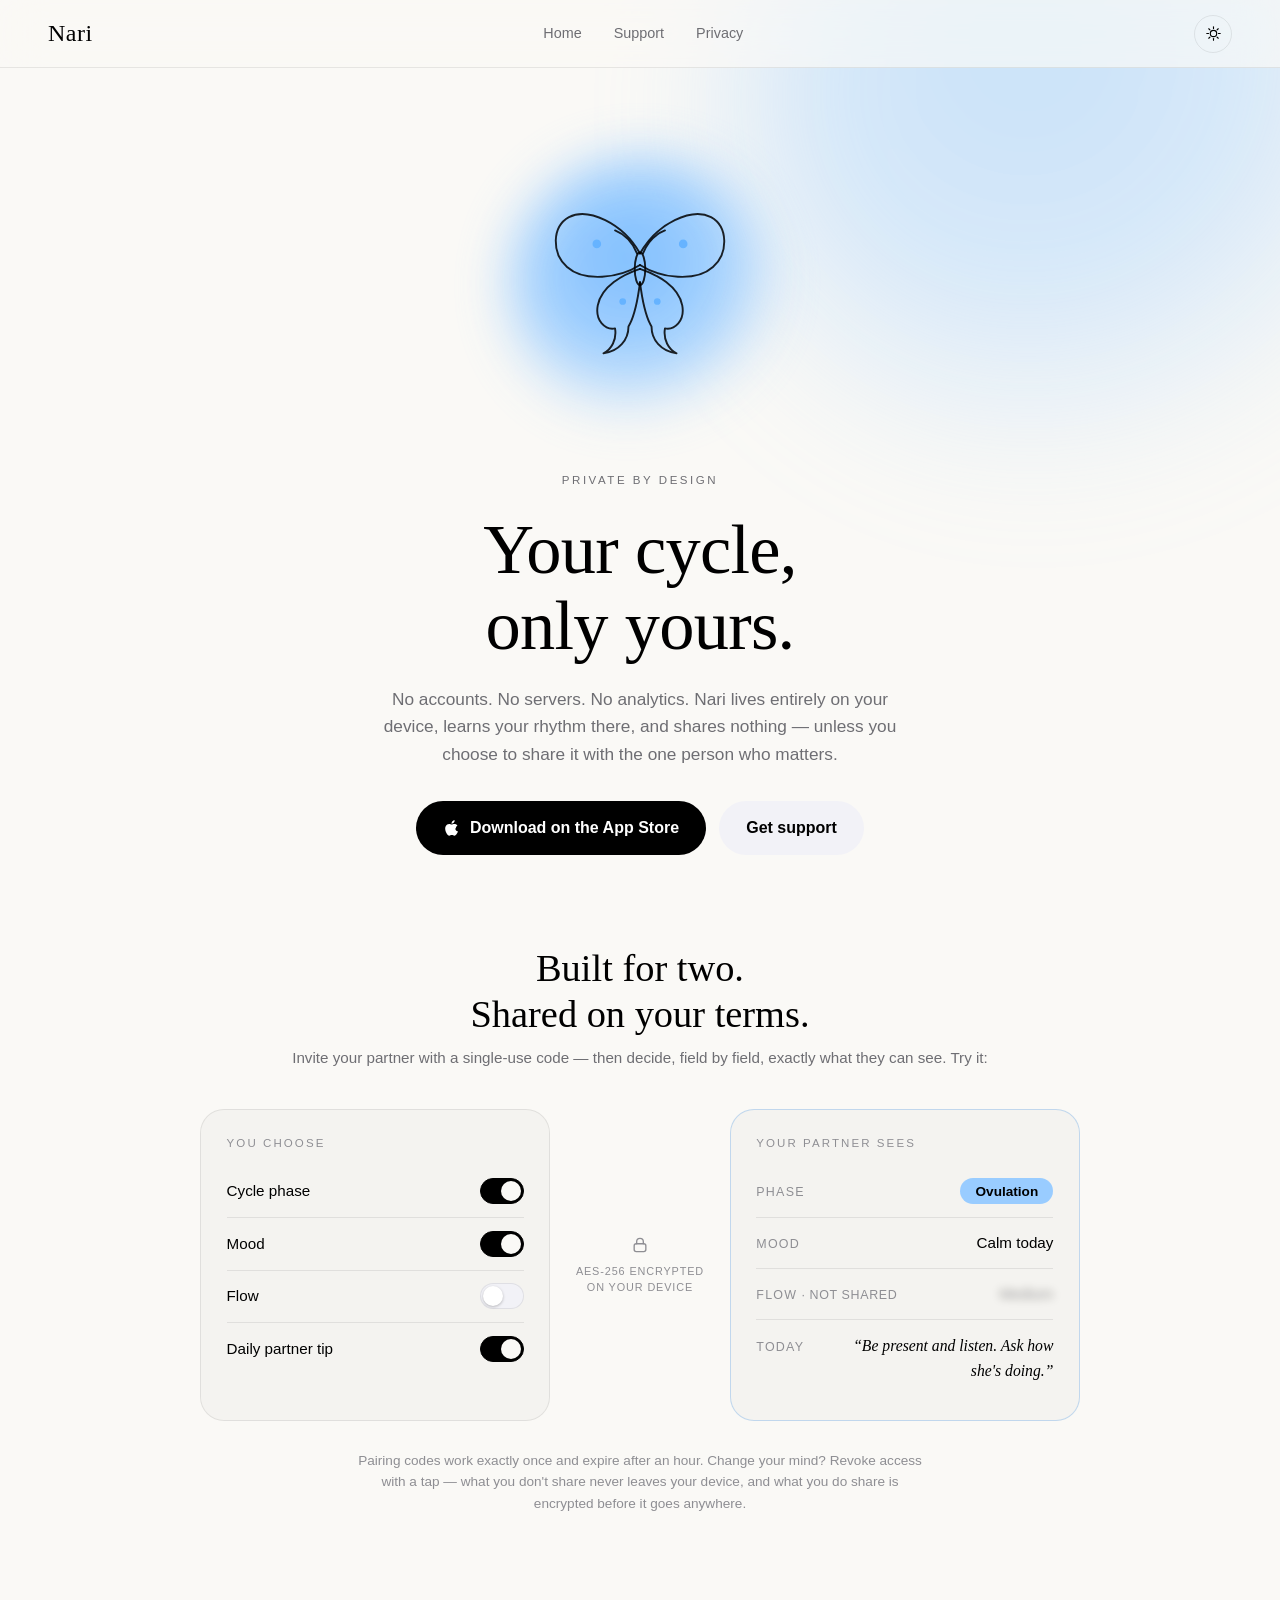
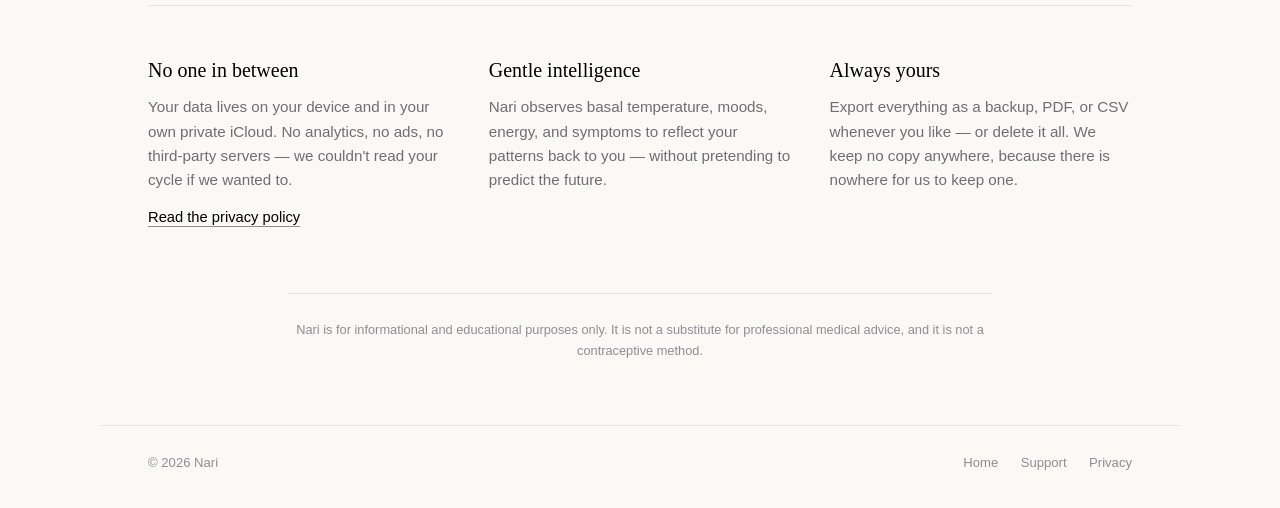
==== index.html @ 4e919ebf "Initialize repo" ====
<!DOCTYPE html>
<html lang="en">
<head>
  <meta charset="UTF-8">
  <meta name="viewport" content="width=device-width, initial-scale=1.0, viewport-fit=cover">
  <title>Nari — Your cycle, only yours.</title>
  <meta name="description" content="Nari is the cycle tracker that can't see your cycle. No accounts, no servers, no analytics — on-device intelligence and encrypted partner sharing, on your terms.">

  <!-- Open Graph -->
  <meta property="og:title" content="Nari — Your cycle, only yours.">
  <meta property="og:description" content="The cycle tracker that can't see your cycle. No accounts, no servers, no analytics — encrypted partner sharing, on your terms.">
  <meta property="og:type" content="website">
  <meta property="og:site_name" content="Nari">
  <meta name="twitter:card" content="summary">
  <meta name="theme-color" content="#FAF9F6" media="(prefers-color-scheme: light)">
  <meta name="theme-color" content="#000000" media="(prefers-color-scheme: dark)">

  <!-- Favicon: luna-moth silhouette on phase-gradient orb (derived from the app's moth motif) -->
  <link rel="icon" href="data:image/svg+xml,%3Csvg xmlns='http://www.w3.org/2000/svg' viewBox='0 0 64 64'%3E%3Cdefs%3E%3CradialGradient id='g' cx='50%25' cy='40%25' r='70%25'%3E%3Cstop offset='0%25' stop-color='%23FFE680'/%3E%3Cstop offset='55%25' stop-color='%23FF99B3'/%3E%3Cstop offset='100%25' stop-color='%2399CCFF'/%3E%3C/radialGradient%3E%3C/defs%3E%3Ccircle cx='32' cy='32' r='30' fill='url(%23g)'/%3E%3Cpath fill='%23111' d='M32 18c-.8 0-1.5 2.2-1.5 5.5 0 0-4-5.5-9.5-5.5-4.5 0-7 3.5-7 7 0 5 4.5 8 8.5 8-2.5 1.5-4 3.5-4 6 0 3.5 3 5.5 5.5 5.5 3.5 0 6.5-3.5 8-7.5 1.5 4 4.5 7.5 8 7.5 2.5 0 5.5-2 5.5-5.5 0-2.5-1.5-4.5-4-6 4 0 8.5-3 8.5-8 0-3.5-2.5-7-7-7-5.5 0-9.5 5.5-9.5 5.5 0-3.3-.7-5.5-1.5-5.5z'/%3E%3C/svg%3E">

  <!-- Set theme before first paint to avoid a flash -->
  <script>
    (function () {
      var stored = null;
      try { stored = localStorage.getItem('nari-theme'); } catch (e) {}
      var theme = stored || (matchMedia('(prefers-color-scheme: dark)').matches ? 'dark' : 'light');
      document.documentElement.setAttribute('data-theme', theme);
      if (stored) document.documentElement.setAttribute('data-theme-manual', '');
    })();
  </script>

  <link rel="stylesheet" href="styles.css">
</head>
<body>

  <a class="skip-link" href="#main">Skip to content</a>

  <header class="site-header">
    <a class="logo" href="#/" aria-label="Nari — home">Nari</a>
    <nav aria-label="Primary">
      <a href="#/" data-route="/">Home</a>
      <a href="#/support" data-route="/support">Support</a>
      <a href="#/privacy" data-route="/privacy">Privacy</a>
    </nav>
    <button class="theme-toggle" id="theme-toggle" aria-label="Toggle dark mode">
      <svg class="icon-sun" viewBox="0 0 24 24" aria-hidden="true"><circle cx="12" cy="12" r="4.5"/><g class="rays"><line x1="12" y1="2.5" x2="12" y2="5"/><line x1="12" y1="19" x2="12" y2="21.5"/><line x1="2.5" y1="12" x2="5" y2="12"/><line x1="19" y1="12" x2="21.5" y2="12"/><line x1="5.3" y1="5.3" x2="7" y2="7"/><line x1="17" y1="17" x2="18.7" y2="18.7"/><line x1="5.3" y1="18.7" x2="7" y2="17"/><line x1="17" y1="7" x2="18.7" y2="5.3"/></g></svg>
      <svg class="icon-moon" viewBox="0 0 24 24" aria-hidden="true"><path d="M20 14.5A8.5 8.5 0 0 1 9.5 4 8.5 8.5 0 1 0 20 14.5z"/></svg>
    </button>
  </header>

  <!-- Ambient background orb, tinted by the selected phase -->
  <div class="ambient" aria-hidden="true">
    <div class="orb"></div>
  </div>

  <main id="main">

    <!-- ============ HOME ============ -->
    <section class="route" id="route-home" data-path="/">
      <div class="hero">
        <div class="hero-visual" aria-hidden="true">
          <div class="hero-orb"></div>
          <svg class="moth" viewBox="0 0 200 170" aria-hidden="true">
            <!-- Luna moth: mirrored wings, four eyespots, twin swallowtails -->
            <g class="moth-lines">
              <!-- upper wings, raised like leaves -->
              <path d="M100 62 C 82 30, 46 14, 26 24 C 8 34, 8 62, 24 76 C 42 92, 78 88, 100 74" />
              <path d="M100 62 C 118 30, 154 14, 174 24 C 192 34, 192 62, 176 76 C 158 92, 122 88, 100 74" />
              <!-- hind wings with long tails -->
              <path d="M100 78 C 82 84, 60 96, 56 116 C 53 132, 64 142, 74 140 C 76 152, 70 162, 62 166 C 78 164, 88 152, 88 138 C 94 128, 98 108, 100 92" />
              <path d="M100 78 C 118 84, 140 96, 144 116 C 147 132, 136 142, 126 140 C 124 152, 130 162, 138 166 C 122 164, 112 152, 112 138 C 106 128, 102 108, 100 92" />
              <!-- body -->
              <ellipse cx="100" cy="78" rx="5.5" ry="17" class="moth-body"/>
              <!-- antennae -->
              <path d="M97 62 C 92 50, 84 42, 74 38" />
              <path d="M103 62 C 108 50, 116 42, 126 38" />
            </g>
            <!-- four eyespots -->
            <g class="moth-spots">
              <circle cx="55" cy="52" r="4.5"/>
              <circle cx="145" cy="52" r="4.5"/>
              <circle cx="82" cy="112" r="3.5"/>
              <circle cx="118" cy="112" r="3.5"/>
            </g>
          </svg>
        </div>

        <p class="eyebrow">Private by design</p>
        <h1>Your cycle,<br>only yours.</h1>
        <p class="lede">No accounts. No servers. No analytics. Nari lives entirely on your device, learns your rhythm there, and shares nothing — unless you choose to share it with the one person who matters.</p>

        <div class="hero-actions">
          <!-- PLACEHOLDER: replace with the real App Store URL before launch -->
          <a class="btn btn-primary" href="https://apps.apple.com/" rel="noopener">
            <svg viewBox="0 0 24 24" aria-hidden="true" class="apple-mark"><path d="M17.05 12.54c-.03-2.63 2.15-3.9 2.25-3.96-1.23-1.79-3.14-2.04-3.81-2.06-1.62-.17-3.16.95-3.98.95-.82 0-2.09-.93-3.44-.9-1.77.03-3.4 1.03-4.31 2.61-1.84 3.19-.47 7.9 1.32 10.49.87 1.27 1.91 2.69 3.28 2.64 1.32-.05 1.81-.85 3.4-.85 1.59 0 2.04.85 3.43.82 1.42-.02 2.32-1.29 3.19-2.56.65-.94 1.15-1.98 1.48-3.05-3.49-1.35-3.35-4.13-3.81-4.13zM14.44 4.83c.72-.87 1.2-2.08 1.07-3.29-1.03.04-2.29.69-3.03 1.56-.67.77-1.25 2-1.09 3.18 1.15.09 2.33-.58 3.05-1.45z"/></svg>
            Download on the App&nbsp;Store
          </a>
          <a class="btn btn-ghost" href="#/support">Get support</a>
        </div>
      </div>

      <!-- Partner mode -->
      <div class="partner">
        <h2 class="section-title">Built for two.<br>Shared on your terms.</h2>
        <p class="section-sub">Invite your partner with a single-use code — then decide, field by field, exactly what they can see. Try it:</p>

        <div class="partner-demo">
          <div class="demo-card" aria-label="Your sharing choices">
            <p class="demo-card-title">You choose</p>
            <div class="share-list">
              <label class="switch-row">
                <span>Cycle phase</span>
                <input type="checkbox" data-share="phase" checked>
                <span class="track" aria-hidden="true"></span>
              </label>
              <label class="switch-row">
                <span>Mood</span>
                <input type="checkbox" data-share="mood" checked>
                <span class="track" aria-hidden="true"></span>
              </label>
              <label class="switch-row">
                <span>Flow</span>
                <input type="checkbox" data-share="flow">
                <span class="track" aria-hidden="true"></span>
              </label>
              <label class="switch-row">
                <span>Daily partner tip</span>
                <input type="checkbox" data-share="tip" checked>
                <span class="track" aria-hidden="true"></span>
              </label>
            </div>
          </div>

          <div class="demo-link" aria-hidden="true">
            <svg class="lock" viewBox="0 0 24 24"><rect x="5" y="10.5" width="14" height="9.5" rx="2.5"/><path d="M8 10.5V8a4 4 0 0 1 8 0v2.5"/></svg>
            <span>AES-256 encrypted<br>on your device</span>
          </div>

          <div class="demo-card demo-partner" aria-label="What your partner sees">
            <p class="demo-card-title">Your partner sees</p>
            <div class="partner-rows">
              <div class="p-row" data-field="phase">
                <span class="p-label">Phase</span>
                <button class="phase-chip" id="phase-chip" aria-label="Cycle phase — tap to preview another phase">Ovulation</button>
              </div>
              <div class="p-row" data-field="mood">
                <span class="p-label">Mood</span>
                <span class="p-value">Calm today</span>
              </div>
              <div class="p-row" data-field="flow">
                <span class="p-label">Flow</span>
                <span class="p-value">Medium</span>
              </div>
              <div class="p-row p-tip" data-field="tip">
                <span class="p-label">Today</span>
                <span class="p-value">“Be present and listen. Ask how she's doing.”</span>
              </div>
            </div>
          </div>
        </div>

        <p class="partner-note">Pairing codes work exactly once and expire after an hour. Change your mind? Revoke access with a tap — what you don't share never leaves your device, and what you do share is encrypted before it goes anywhere.</p>
      </div>

      <!-- Feature strip -->
      <div class="features">
        <div class="feature">
          <h3>No one in between</h3>
          <p>Your data lives on your device and in your own private iCloud. No analytics, no ads, no third-party servers — we couldn't read your cycle if we wanted to.</p>
          <a class="text-link" href="#/privacy">Read the privacy policy</a>
        </div>
        <div class="feature">
          <h3>Gentle intelligence</h3>
          <p>Nari observes basal temperature, moods, energy, and symptoms to reflect your patterns back to you — without pretending to predict the future.</p>
        </div>
        <div class="feature">
          <h3>Always yours</h3>
          <p>Export everything as a backup, PDF, or CSV whenever you like — or delete it all. We keep no copy anywhere, because there is nowhere for us to keep one.</p>
        </div>
      </div>

      <p class="disclaimer">Nari is for informational and educational purposes only. It is not a substitute for professional medical advice, and it is not a contraceptive method.</p>
    </section>

    <!-- ============ PRIVACY ============ -->
    <section class="route" id="route-privacy" data-path="/privacy" hidden>
      <article class="prose">
        <p class="eyebrow">Privacy Policy</p>
        <h1>Your privacy is our priority.</h1>
        <p class="doc-meta">Effective July 19, 2026 · Applies to the Nari iOS app</p>

        <h2>The short version</h2>
        <p>Nari is built so that your health data stays yours. Everything you record is stored on your device and synced only to your own private iCloud. We run no servers of our own, embed no analytics, and never sell or share your data with anyone. If you choose to share with a partner, that data is encrypted with AES-256 before it leaves your device.</p>

        <h2>What Nari stores</h2>
        <p>Nari records only what you choose to log: cycle and period dates, flow, symptoms, moods, energy levels, basal body temperature (BBT), and ovulation indicators. Nari does not collect your location, contacts, photos, or browsing activity, and requests no such permissions.</p>

        <h2>Where your data lives</h2>
        <ul>
          <li><strong>On your device.</strong> Your data is stored locally and protected by iOS data protection, which encrypts it at rest while your device is locked. You can additionally lock Nari behind Face&nbsp;ID or your passcode.</li>
          <li><strong>In your private iCloud.</strong> Your cycle data syncs through Apple CloudKit to your personal, private iCloud database — accessible only with your Apple account. Apple encrypts this data in transit and at rest; we never see it.</li>
        </ul>

        <h2>On-device intelligence</h2>
        <p>All insights, pattern detection, and daily messages are generated entirely on your device. Nothing you log is sent to any external AI service or third-party server — Nari makes no network connections other than Apple iCloud.</p>

        <h2>Partner sharing, encrypted</h2>
        <p>Partner mode is entirely optional and under your control:</p>
        <ul>
          <li>You decide exactly which fields your partner can see — anything you don't share never leaves your device.</li>
          <li>Shared data is encrypted on your device with AES-256-GCM before upload. The encrypted payload is exchanged through Apple CloudKit; the contents are readable only by you and your paired partner.</li>
          <li>Pairing uses a short-lived, single-use invite code that expires after one hour and is deleted the moment it is accepted.</li>
          <li>You can revoke a partner's access at any time.</li>
        </ul>

        <h2>Apple Health</h2>
        <p>If you enable it, Nari can write your menstrual flow data to Apple Health so it appears alongside your other health records. Nari only writes — it never reads data from Apple Health. This connection is optional and controlled in iOS Settings.</p>

        <h2>Exports</h2>
        <p>You can export your data as a backup, PDF, or CSV at any time. Exported files are created on your device and shared only where you send them. Like any file you export, they are not encrypted — treat them as you would any personal document.</p>

        <h2>What we never do</h2>
        <ul>
          <li>No analytics or tracking SDKs.</li>
          <li>No advertising.</li>
          <li>No selling, renting, or sharing of your data — with anyone, ever.</li>
          <li>No accounts, no profiles, no data on our own servers. We don't have servers.</li>
        </ul>

        <h2>Your controls</h2>
        <p>You can delete any entry inside the app at any time. Deleting the app removes your local data; data synced to your iCloud can be managed through your iCloud settings. Because we hold no copy of your data, there is nothing for us to retain once you delete it.</p>

        <h2>Medical disclaimer</h2>
        <p>Nari is for informational and educational purposes only. It is not a substitute for professional medical advice, diagnosis, or treatment, and its pattern observations and fertility estimates are not a contraceptive method and do not prevent pregnancy.</p>

        <h2>Changes &amp; contact</h2>
        <p>If this policy changes, the updated version will be posted here with a new effective date. Questions? Reach us from the <a class="text-link" href="#/support">support page</a>.</p>
      </article>
    </section>

    <!-- ============ SUPPORT ============ -->
    <section class="route" id="route-support" data-path="/support" hidden>
      <div class="prose support-head">
        <p class="eyebrow">Support</p>
        <h1>How can we help?</h1>
      </div>

      <div class="support-grid">
        <!-- FAQ -->
        <div class="faq" aria-label="Frequently asked questions">
          <h2 class="section-title-left">Common questions</h2>

          <div class="faq-item">
            <button class="faq-q" aria-expanded="false">
              How do I connect with my partner?
              <span class="faq-chevron" aria-hidden="true"></span>
            </button>
            <div class="faq-a" hidden>
              <p>In Nari, open <em>Settings → Partner</em> and generate an invite code. Share the six-character code with your partner; they choose “I have a partner code” and enter it on their device. Codes are single-use and expire after one hour — if it lapses, simply generate a new one.</p>
            </div>
          </div>

          <div class="faq-item">
            <button class="faq-q" aria-expanded="false">
              Is my data secure?
              <span class="faq-chevron" aria-hidden="true"></span>
            </button>
            <div class="faq-a" hidden>
              <p>Yes. Your data is stored on your device and in your own private iCloud, protected by Apple's encryption, and you can lock the app with Face&nbsp;ID. Anything you share with a partner is encrypted with AES-256 before it leaves your device. Nari has no servers, no analytics, and no ads.</p>
            </div>
          </div>

          <div class="faq-item">
            <button class="faq-q" aria-expanded="false">
              What does my partner actually see?
              <span class="faq-chevron" aria-hidden="true"></span>
            </button>
            <div class="faq-a" hidden>
              <p>Only what you allow. You choose field by field — cycle dates, phase, mood, flow — and anything you don't grant never leaves your device. You can change permissions or revoke access entirely at any time.</p>
            </div>
          </div>

          <div class="faq-item">
            <button class="faq-q" aria-expanded="false">
              Does Nari predict my period?
              <span class="faq-chevron" aria-hidden="true"></span>
            </button>
            <div class="faq-a" hidden>
              <p>Nari shows patterns, not predictions. It reflects what your body has been doing — cycle history, basal temperature shifts, moods, energy — so you can understand your own rhythm. It is not medical advice and not a contraceptive method.</p>
            </div>
          </div>

          <div class="faq-item">
            <button class="faq-q" aria-expanded="false">
              Does Nari work with Apple Health?
              <span class="faq-chevron" aria-hidden="true"></span>
            </button>
            <div class="faq-a" hidden>
              <p>If you enable it, Nari writes your menstrual flow to Apple Health so it lives alongside your other records. Nari never reads anything from Apple Health.</p>
            </div>
          </div>

          <div class="faq-item">
            <button class="faq-q" aria-expanded="false">
              How do I delete my data?
              <span class="faq-chevron" aria-hidden="true"></span>
            </button>
            <div class="faq-a" hidden>
              <p>You can delete individual entries inside the app at any time. Deleting the app removes all local data, and your iCloud copy can be managed from your device's iCloud settings. Nari keeps no copy anywhere else.</p>
            </div>
          </div>
        </div>

        <!-- Contact form -->
        <div class="contact">
          <h2 class="section-title-left">Write to us</h2>
          <form id="contact-form" novalidate>
            <label>
              <span>Name</span>
              <input type="text" name="name" autocomplete="name" required>
            </label>
            <label>
              <span>Email</span>
              <input type="email" name="email" autocomplete="email" required>
            </label>
            <label>
              <span>Message</span>
              <textarea name="message" rows="5" required></textarea>
            </label>
            <button type="submit" class="btn btn-primary btn-block">
              <span class="btn-label">Send message</span>
            </button>
            <p class="form-error" id="form-error" hidden>Please fill in all three fields — we'd love to hear the whole thought.</p>
          </form>
          <div class="form-success" id="form-success" hidden>
            <div class="success-orb" aria-hidden="true"></div>
            <h3>Thank you.</h3>
            <p>Your message is on its way. We usually reply within two days.</p>
            <button class="btn btn-ghost" id="form-reset">Send another</button>
          </div>
        </div>
      </div>
    </section>
  </main>

  <footer class="site-footer">
    <span>© 2026 Nari</span>
    <nav aria-label="Footer">
      <a href="#/">Home</a>
      <a href="#/support">Support</a>
      <a href="#/privacy">Privacy</a>
    </nav>
  </footer>

  <script src="script.js"></script>
</body>
</html>
---- styles.css ----
/* ============================================================
   Nari — landing & support portal
   Tokens extracted from the iOS app:
   · backgrounds/text: OnboardingTheme.swift (#FAF9F6 / #000000 / #8E8E93)
   · phase pastels:    Phase+UI.swift  (#FF99B3 #FFE680 #99CCFF #99E699)
   · deep variants:    PhaseBlobView.swift (#FF8099 #F2CC33 #66B3FF #66CC80)
   · type system:      New York serif light headlines, SF Pro body
   ============================================================ */

:root {
  --bg: #FAF9F6;
  --bg-soft: #F2F2F7;
  --text: #000000;
  /* app token is #8E8E93; darkened to #6E6E73 for WCAG AA body contrast */
  --text-secondary: #6E6E73;
  --text-tertiary: #8E8E93;
  --hairline: rgba(0, 0, 0, 0.08);
  --surface: rgba(250, 249, 246, 0.72);
  --card: rgba(0, 0, 0, 0.025);
  --pill-inactive: #F2F2F7;
  --highlight: #EBEBEB;
  --btn-bg: #000000;
  --btn-fg: #ffffff;
  --focus-ring: rgba(0, 0, 0, 0.55);

  --menstrual: #FF99B3;  --menstrual-deep: #FF8099;
  --follicular: #FFE680; --follicular-deep: #F2CC33;
  --ovulation: #99CCFF;  --ovulation-deep: #66B3FF;
  --luteal: #99E699;     --luteal-deep: #66CC80;

  /* current phase (JS swaps these) */
  --phase: var(--ovulation);
  --phase-deep: var(--ovulation-deep);
  --ambient-opacity: 0.35;

  --font-serif: ui-serif, "New York", "Iowan Old Style", "Playfair Display", Georgia, serif;
  --font-sans: -apple-system, BlinkMacSystemFont, "SF Pro Text", "Inter", "Segoe UI", Roboto, sans-serif;

  --ease: cubic-bezier(0.4, 0, 0.2, 1);
}

:root[data-theme="dark"] {
  --bg: #000000;
  --bg-soft: #0A0A0A;
  --text: #ffffff;
  --text-secondary: #A1A1A6;
  --text-tertiary: #8E8E93;
  --hairline: rgba(255, 255, 255, 0.12);
  --surface: rgba(0, 0, 0, 0.6);
  --card: rgba(255, 255, 255, 0.045);
  --pill-inactive: #151515;
  --highlight: #262626;
  --btn-bg: #ffffff;
  --btn-fg: #000000;
  --focus-ring: rgba(255, 255, 255, 0.7);
  --ambient-opacity: 0.22;
}

/* ---------- base ---------- */

*, *::before, *::after { box-sizing: border-box; margin: 0; padding: 0; }

html { scroll-behavior: smooth; }

body {
  font-family: var(--font-sans);
  background: var(--bg);
  color: var(--text);
  line-height: 1.6;
  -webkit-font-smoothing: antialiased;
  min-height: 100svh;
  display: flex;
  flex-direction: column;
  transition: background-color 0.5s var(--ease), color 0.5s var(--ease);
  overflow-x: hidden;
}

::selection { background: var(--phase); color: #000; }

a { color: inherit; }

:focus-visible {
  outline: 2px solid var(--focus-ring);
  outline-offset: 3px;
  border-radius: 4px;
}

.skip-link {
  position: absolute;
  left: -9999px;
  top: 0;
  background: var(--btn-bg);
  color: var(--btn-fg);
  padding: 0.6rem 1.2rem;
  border-radius: 0 0 12px 0;
  z-index: 100;
}
.skip-link:focus { left: 0; }

/* ---------- header ---------- */

.site-header {
  position: sticky;
  top: 0;
  z-index: 50;
  display: flex;
  align-items: center;
  justify-content: space-between;
  gap: 1rem;
  padding: 0.9rem clamp(1.25rem, 5vw, 3rem);
  background: var(--surface);
  -webkit-backdrop-filter: blur(20px) saturate(1.4);
  backdrop-filter: blur(20px) saturate(1.4);
  border-bottom: 1px solid var(--hairline);
  transition: background-color 0.5s var(--ease), border-color 0.5s var(--ease);
}

.logo {
  font-family: var(--font-serif);
  font-weight: 300;
  font-size: 1.5rem;
  letter-spacing: 0.02em;
  text-decoration: none;
}

.site-header nav {
  display: flex;
  gap: clamp(1rem, 3vw, 2rem);
}

.site-header nav a {
  text-decoration: none;
  font-size: 0.9rem;
  color: var(--text-secondary);
  padding: 0.35rem 0;
  border-bottom: 1px solid transparent;
  transition: color 0.3s var(--ease), border-color 0.3s var(--ease);
}

.site-header nav a:hover { color: var(--text); }

.site-header nav a[aria-current="page"] {
  color: var(--text);
  border-bottom-color: var(--text);
}

.theme-toggle {
  appearance: none;
  border: 1px solid var(--hairline);
  background: transparent;
  color: var(--text);
  width: 38px;
  height: 38px;
  border-radius: 50%;
  cursor: pointer;
  display: grid;
  place-items: center;
  transition: background-color 0.3s var(--ease), border-color 0.3s var(--ease);
}
.theme-toggle:hover { background: var(--highlight); }
.theme-toggle svg {
  width: 17px;
  height: 17px;
  fill: none;
  stroke: currentColor;
  stroke-width: 1.6;
  stroke-linecap: round;
}
.icon-moon { display: none; }
:root[data-theme="dark"] .icon-sun { display: none; }
:root[data-theme="dark"] .icon-moon { display: block; }

/* ---------- ambient orb ---------- */

.ambient {
  position: fixed;
  inset: 0;
  z-index: -1;
  overflow: hidden;
  pointer-events: none;
}

.orb {
  position: absolute;
  top: -18vmax;
  right: -12vmax;
  width: 55vmax;
  height: 55vmax;
  border-radius: 50%;
  background: radial-gradient(circle at 42% 40%,
    var(--phase-deep) 0%,
    var(--phase) 42%,
    transparent 72%);
  filter: blur(70px);
  opacity: var(--ambient-opacity);
  transition: background 1s var(--ease), opacity 0.8s var(--ease);
  animation: drift 22s ease-in-out infinite alternate;
}

@keyframes drift {
  from { transform: translate(0, 0) scale(1); }
  to   { transform: translate(-6vmax, 5vmax) scale(1.12); }
}

/* ---------- layout & routing ---------- */

main {
  flex: 1;
  width: 100%;
  max-width: 1080px;
  margin: 0 auto;
  padding: 0 clamp(1.25rem, 5vw, 3rem);
}

.route {
  padding: clamp(3rem, 8vh, 6rem) 0 4rem;
  animation: route-in 0.5s var(--ease) both;
}

.route.route-leaving {
  animation: route-out 0.22s var(--ease) both;
}

@keyframes route-in {
  from { opacity: 0; transform: translateY(14px); }
  to   { opacity: 1; transform: none; }
}
@keyframes route-out {
  from { opacity: 1; }
  to   { opacity: 0; transform: translateY(-8px); }
}

/* ---------- hero ---------- */

.hero {
  text-align: center;
  display: flex;
  flex-direction: column;
  align-items: center;
  gap: 1.4rem;
}

.hero-visual {
  position: relative;
  width: clamp(200px, 40vw, 300px);
  aspect-ratio: 1;
  margin-bottom: 0.5rem;
}

.hero-orb {
  position: absolute;
  inset: 6%;
  border-radius: 50%;
  background: radial-gradient(circle at 45% 38%,
    var(--phase-deep) 0%,
    var(--phase) 48%,
    transparent 74%);
  filter: blur(26px);
  opacity: 0.85;
  transition: background 0.9s var(--ease);
  animation: breathe 5.5s ease-in-out infinite;
}

@keyframes breathe {
  0%, 100% { transform: scale(1); }
  50%      { transform: scale(1.07); }
}

.moth {
  position: absolute;
  inset: 18%;
  animation: hover-float 7s ease-in-out infinite;
}

@keyframes hover-float {
  0%, 100% { transform: translateY(0); }
  50%      { transform: translateY(-8px); }
}

.moth-lines path, .moth-lines ellipse {
  fill: none;
  stroke: var(--text);
  stroke-width: 2;
  stroke-linecap: round;
  stroke-linejoin: round;
  opacity: 0.85;
  transition: stroke 0.5s var(--ease);
}
.moth-body { fill: var(--text); opacity: 0.85; }
.moth-spots circle {
  fill: var(--phase-deep);
  transition: fill 0.9s var(--ease);
}

.eyebrow {
  font-size: 0.72rem;
  text-transform: uppercase;
  letter-spacing: 0.22em;
  color: var(--text-secondary);
  font-weight: 500;
}

h1 {
  font-family: var(--font-serif);
  font-weight: 300;
  font-size: clamp(2.6rem, 7vw, 4.4rem);
  line-height: 1.08;
  letter-spacing: -0.01em;
}

.lede {
  max-width: 34rem;
  color: var(--text-secondary);
  font-size: 1.08rem;
}

.hero-actions {
  display: flex;
  flex-wrap: wrap;
  justify-content: center;
  gap: 0.8rem;
  margin-top: 0.6rem;
}

/* ---------- buttons ---------- */

.btn {
  display: inline-flex;
  align-items: center;
  justify-content: center;
  gap: 0.55rem;
  height: 54px;                /* app: largeButtonHeight */
  padding: 0 1.7rem;
  border-radius: 27px;         /* app: buttonCornerRadius */
  font-family: var(--font-sans);
  font-size: 1rem;
  font-weight: 600;
  text-decoration: none;
  border: none;
  cursor: pointer;
  transition: transform 0.3s var(--ease), opacity 0.3s var(--ease),
              background-color 0.5s var(--ease), color 0.5s var(--ease);
}

.btn:hover { transform: translateY(-1px); }
.btn:active { transform: translateY(0) scale(0.98); }

.btn-primary { background: var(--btn-bg); color: var(--btn-fg); }
.btn-primary[disabled] { opacity: 0.5; cursor: default; transform: none; }

.btn-ghost {
  background: var(--pill-inactive);
  color: var(--text);
}
.btn-ghost:hover { background: var(--highlight); }

.btn-block { width: 100%; }

.apple-mark { width: 18px; height: 18px; fill: currentColor; }

.text-link {
  color: var(--text);
  font-size: 0.92rem;
  text-decoration: underline;
  text-underline-offset: 4px;
  text-decoration-color: var(--text-tertiary);
  transition: text-decoration-color 0.3s var(--ease);
}
.text-link:hover { text-decoration-color: var(--text); }

/* ---------- partner mode ---------- */

.partner {
  margin-top: clamp(4rem, 10vh, 7rem);
  text-align: center;
}

.section-title {
  font-family: var(--font-serif);
  font-weight: 300;
  font-size: clamp(1.7rem, 4vw, 2.4rem);
  line-height: 1.2;
}

.section-sub {
  color: var(--text-secondary);
  margin-top: 0.6rem;
  margin-bottom: 2.4rem;
  font-size: 0.95rem;
}

.partner-demo {
  display: grid;
  grid-template-columns: 1fr auto 1fr;
  gap: 1.2rem;
  align-items: stretch;
  text-align: left;
  max-width: 880px;
  margin: 0 auto;
}

.demo-card {
  background: var(--card);
  border: 1px solid var(--hairline);
  border-radius: 24px;
  padding: 1.5rem 1.6rem;
  display: flex;
  flex-direction: column;
  gap: 0.8rem;
  transition: border-color 0.4s var(--ease), background-color 0.5s var(--ease);
}

.demo-partner { border-color: color-mix(in srgb, var(--phase) 45%, var(--hairline)); }

.demo-card-title {
  font-size: 0.72rem;
  text-transform: uppercase;
  letter-spacing: 0.18em;
  color: var(--text-tertiary);
}

/* toggles */

.share-list { display: flex; flex-direction: column; }

.switch-row {
  display: flex;
  align-items: center;
  justify-content: space-between;
  gap: 1rem;
  padding: 0.8rem 0;
  border-bottom: 1px solid var(--hairline);
  font-size: 0.95rem;
  cursor: pointer;
}
.switch-row:last-child { border-bottom: none; }

.switch-row input {
  position: absolute;
  opacity: 0;
  pointer-events: none;
}

.track {
  flex: 0 0 auto;
  width: 44px;
  height: 26px;
  border-radius: 13px;
  background: var(--pill-inactive);
  border: 1px solid var(--hairline);
  position: relative;
  transition: background-color 0.3s var(--ease), border-color 0.3s var(--ease);
}

.track::after {
  content: "";
  position: absolute;
  top: 2px;
  left: 2px;
  width: 20px;
  height: 20px;
  border-radius: 50%;
  background: #fff;
  box-shadow: 0 1px 3px rgba(0, 0, 0, 0.25);
  transition: transform 0.3s var(--ease), background-color 0.3s var(--ease);
}

.switch-row input:checked + .track { background: var(--text); border-color: var(--text); }
.switch-row input:checked + .track::after { transform: translateX(18px); background: var(--bg); }
.switch-row input:focus-visible + .track { outline: 2px solid var(--focus-ring); outline-offset: 2px; }

/* lock divider */

.demo-link {
  display: flex;
  flex-direction: column;
  align-items: center;
  justify-content: center;
  gap: 0.5rem;
  color: var(--text-tertiary);
  font-size: 0.68rem;
  line-height: 1.5;
  text-align: center;
  letter-spacing: 0.08em;
  text-transform: uppercase;
  padding: 0 0.4rem;
}

.demo-link .lock {
  width: 20px;
  height: 20px;
  fill: none;
  stroke: currentColor;
  stroke-width: 1.6;
  stroke-linecap: round;
  stroke-linejoin: round;
}

/* partner card rows */

.partner-rows { display: flex; flex-direction: column; }

.p-row {
  display: flex;
  align-items: baseline;
  justify-content: space-between;
  gap: 1rem;
  padding: 0.8rem 0;
  border-bottom: 1px solid var(--hairline);
  font-size: 0.95rem;
}
.p-row:last-child { border-bottom: none; }

.p-label {
  flex: 0 0 auto;
  color: var(--text-tertiary);
  font-size: 0.78rem;
  text-transform: uppercase;
  letter-spacing: 0.1em;
}

.p-value {
  text-align: right;
  color: var(--text);
  transition: filter 0.4s var(--ease), opacity 0.4s var(--ease);
}

.p-tip .p-value {
  font-family: var(--font-serif);
  font-style: italic;
  font-size: 0.98rem;
}

.p-row.is-hidden .p-value,
.p-row.is-hidden .phase-chip {
  filter: blur(5px);
  opacity: 0.4;
  user-select: none;
  pointer-events: none;
}
.p-row.is-hidden .p-label::after { content: " · not shared"; letter-spacing: 0.05em; }

.phase-chip {
  appearance: none;
  border: none;
  font-family: var(--font-sans);
  font-size: 0.85rem;
  font-weight: 600;
  padding: 0.35rem 0.95rem;
  border-radius: 999px;
  cursor: pointer;
  color: #000;
  background: var(--phase);
  transition: background-color 0.6s var(--ease), transform 0.3s var(--ease),
              filter 0.4s var(--ease), opacity 0.4s var(--ease);
}
.phase-chip:hover { transform: scale(1.05); }

.partner-note {
  margin-top: 1.8rem;
  font-size: 0.85rem;
  color: var(--text-tertiary);
  max-width: 36rem;
  margin-left: auto;
  margin-right: auto;
}

/* ---------- features ---------- */

.features {
  margin-top: clamp(4rem, 10vh, 7rem);
  display: grid;
  grid-template-columns: repeat(3, 1fr);
  gap: 2.4rem;
  border-top: 1px solid var(--hairline);
  padding-top: 3rem;
}

.feature h3 {
  font-family: var(--font-serif);
  font-weight: 400;
  font-size: 1.25rem;
  margin-bottom: 0.6rem;
}

.feature p {
  font-size: 0.95rem;
  color: var(--text-secondary);
  margin-bottom: 0.7rem;
}

.disclaimer {
  margin-top: 4rem;
  padding-top: 1.6rem;
  border-top: 1px solid var(--hairline);
  font-size: 0.8rem;
  color: var(--text-tertiary);
  text-align: center;
  max-width: 44rem;
  margin-left: auto;
  margin-right: auto;
}

/* ---------- prose (privacy) ---------- */

.prose {
  max-width: 42rem;
  margin: 0 auto;
}

.prose h1 {
  font-size: clamp(2.1rem, 5vw, 3.1rem);
  margin: 0.6rem 0 0.4rem;
}

.doc-meta {
  color: var(--text-tertiary);
  font-size: 0.85rem;
  margin-bottom: 2.6rem;
}

.prose h2 {
  font-family: var(--font-serif);
  font-weight: 400;
  font-size: 1.45rem;
  margin: 2.4rem 0 0.7rem;
}

.prose p, .prose li {
  color: var(--text-secondary);
  font-size: 0.98rem;
}

.prose ul {
  padding-left: 1.2rem;
  display: flex;
  flex-direction: column;
  gap: 0.45rem;
}

.prose strong { color: var(--text); font-weight: 600; }

/* ---------- support ---------- */

.support-head { text-align: center; margin-bottom: 3rem; }

.support-grid {
  display: grid;
  grid-template-columns: 1.15fr 0.85fr;
  gap: clamp(2rem, 5vw, 4rem);
  align-items: start;
}

.section-title-left {
  font-family: var(--font-serif);
  font-weight: 400;
  font-size: 1.5rem;
  margin-bottom: 1.4rem;
}

/* FAQ accordion */

.faq-item { border-bottom: 1px solid var(--hairline); }
.faq-item:first-of-type { border-top: 1px solid var(--hairline); }

.faq-q {
  appearance: none;
  background: none;
  border: none;
  font-family: inherit;
  font-size: 1rem;
  font-weight: 500;
  color: var(--text);
  width: 100%;
  text-align: left;
  padding: 1.1rem 0.2rem;
  cursor: pointer;
  display: flex;
  align-items: center;
  justify-content: space-between;
  gap: 1rem;
}

.faq-chevron {
  flex: 0 0 auto;
  width: 9px;
  height: 9px;
  border-right: 1.6px solid var(--text-tertiary);
  border-bottom: 1.6px solid var(--text-tertiary);
  transform: rotate(45deg);
  transition: transform 0.35s var(--ease);
}

.faq-q[aria-expanded="true"] .faq-chevron { transform: rotate(225deg); }

.faq-a {
  overflow: hidden;
  max-height: 0;
  transition: max-height 0.45s var(--ease);
}

.faq-a p {
  color: var(--text-secondary);
  font-size: 0.93rem;
  padding: 0 0.2rem 1.2rem;
}

/* contact form */

.contact {
  background: var(--card);
  border: 1px solid var(--hairline);
  border-radius: 24px;
  padding: clamp(1.4rem, 3vw, 2rem);
}

#contact-form {
  display: flex;
  flex-direction: column;
  gap: 1.1rem;
}

#contact-form label {
  display: flex;
  flex-direction: column;
  gap: 0.4rem;
  font-size: 0.8rem;
  text-transform: uppercase;
  letter-spacing: 0.12em;
  color: var(--text-secondary);
}

#contact-form input,
#contact-form textarea {
  font-family: var(--font-sans);
  font-size: 1rem;
  color: var(--text);
  background: var(--bg);
  border: 1px solid var(--hairline);
  border-radius: 14px;
  padding: 0.8rem 1rem;
  resize: vertical;
  transition: border-color 0.3s var(--ease), background-color 0.5s var(--ease);
}

#contact-form input:focus,
#contact-form textarea:focus {
  outline: none;
  border-color: var(--text);
}

.form-error {
  font-size: 0.85rem;
  color: var(--text-secondary);
}

.form-success {
  text-align: center;
  padding: 2.5rem 0.5rem;
  display: flex;
  flex-direction: column;
  align-items: center;
  gap: 0.7rem;
  animation: route-in 0.6s var(--ease) both;
}

.success-orb {
  width: 64px;
  height: 64px;
  border-radius: 50%;
  background: radial-gradient(circle at 40% 35%, var(--phase-deep), var(--phase) 55%, transparent 80%);
  filter: blur(8px);
  animation: breathe 4s ease-in-out infinite;
}

.form-success h3 {
  font-family: var(--font-serif);
  font-weight: 400;
  font-size: 1.5rem;
}

.form-success p {
  color: var(--text-secondary);
  font-size: 0.95rem;
  max-width: 20rem;
}

.form-success .btn { margin-top: 0.6rem; height: 44px; padding: 0 1.3rem; font-size: 0.9rem; }

/* ---------- footer ---------- */

.site-footer {
  display: flex;
  align-items: center;
  justify-content: space-between;
  gap: 1rem;
  max-width: 1080px;
  width: 100%;
  margin: 0 auto;
  padding: 1.6rem clamp(1.25rem, 5vw, 3rem) 2.2rem;
  border-top: 1px solid var(--hairline);
  font-size: 0.82rem;
  color: var(--text-tertiary);
}

.site-footer nav { display: flex; gap: 1.4rem; }
.site-footer a {
  color: var(--text-tertiary);
  text-decoration: none;
  transition: color 0.3s var(--ease);
}
.site-footer a:hover { color: var(--text); }

/* ---------- responsive ---------- */

@media (max-width: 880px) {
  .support-grid { grid-template-columns: 1fr; }
  .features { grid-template-columns: 1fr; gap: 2rem; }
  .partner-demo { grid-template-columns: 1fr; }
  .demo-link { flex-direction: row; padding: 0.2rem 0; }
  .demo-link br { display: none; }
}

@media (max-width: 560px) {
  .site-header nav a { font-size: 0.82rem; }
  .hero-actions { flex-direction: column; width: 100%; }
  .hero-actions .btn { width: 100%; }
  .site-footer { flex-direction: column; gap: 0.8rem; }
}

/* ---------- reduced motion ---------- */

@media (prefers-reduced-motion: reduce) {
  *, *::before, *::after {
    animation-duration: 0.01ms !important;
    animation-iteration-count: 1 !important;
    transition-duration: 0.01ms !important;
  }
  html { scroll-behavior: auto; }
  .orb, .hero-orb, .moth, .success-orb { animation: none; }
}
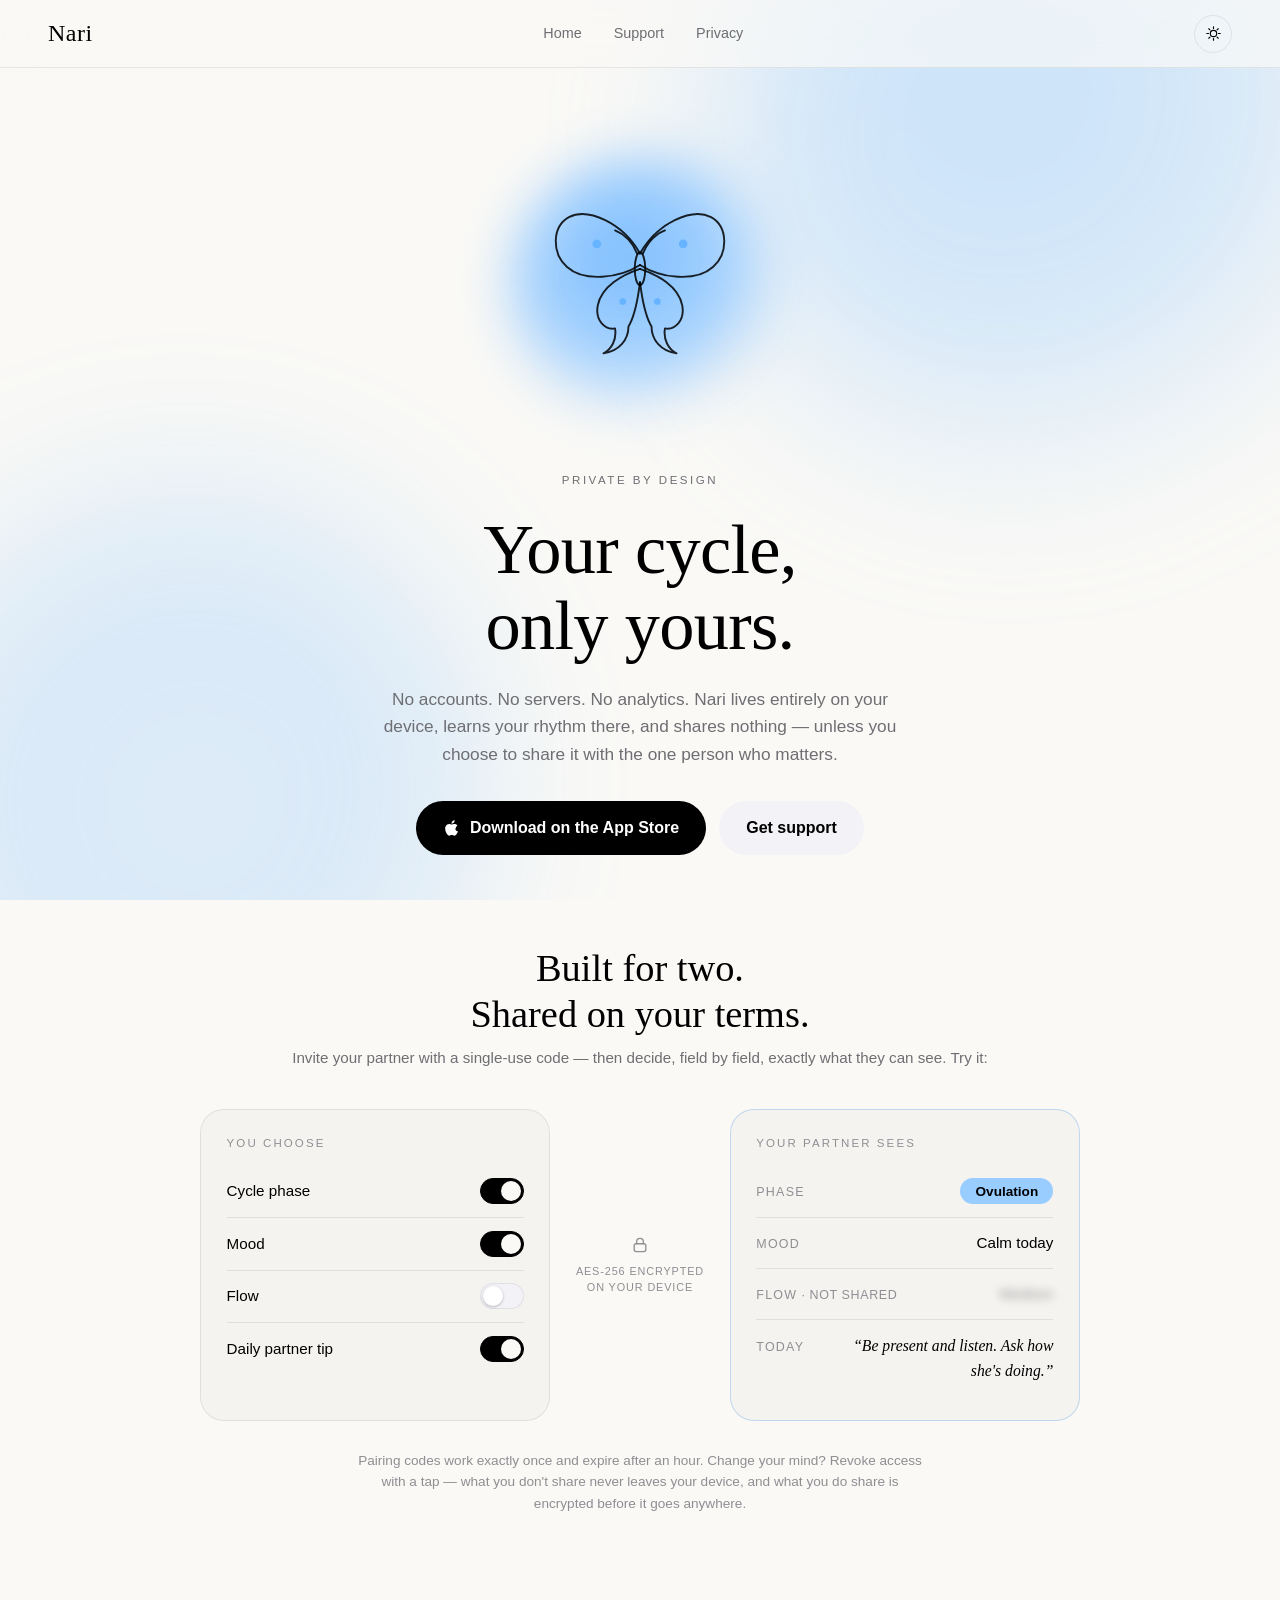
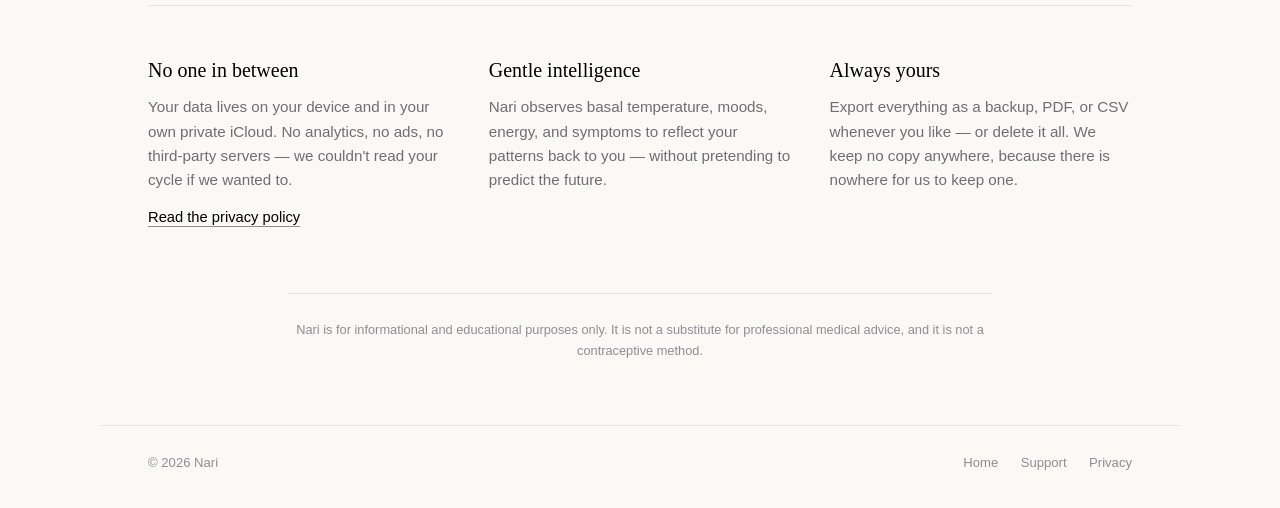
==== commit e828de65: "Add dual diagonal ambient glow orbs" ====
--- a/index.html
+++ b/index.html
@@ -48,9 +48,10 @@
     </button>
   </header>
 
-  <!-- Ambient background orb, tinted by the selected phase -->
+  <!-- Ambient background orbs, tinted by the selected phase -->
   <div class="ambient" aria-hidden="true">
-    <div class="orb"></div>
+    <div class="orb orb-1"></div>
+    <div class="orb orb-2"></div>
   </div>
 
   <main id="main">
--- a/styles.css
+++ b/styles.css
@@ -170,7 +170,7 @@
 :root[data-theme="dark"] .icon-sun { display: none; }
 :root[data-theme="dark"] .icon-moon { display: block; }
 
-/* ---------- ambient orb ---------- */
+/* ---------- ambient orbs ---------- */
 
 .ambient {
   position: fixed;
@@ -182,24 +182,45 @@
 
 .orb {
   position: absolute;
-  top: -18vmax;
-  right: -12vmax;
+  border-radius: 50%;
+  filter: blur(80px);
+  transition: background 1s var(--ease), opacity 0.8s var(--ease);
+}
+
+.orb-1 {
+  top: -15vmax;
+  right: -10vmax;
   width: 55vmax;
   height: 55vmax;
-  border-radius: 50%;
   background: radial-gradient(circle at 42% 40%,
     var(--phase-deep) 0%,
-    var(--phase) 42%,
+    var(--phase) 45%,
     transparent 72%);
-  filter: blur(70px);
   opacity: var(--ambient-opacity);
-  transition: background 1s var(--ease), opacity 0.8s var(--ease);
-  animation: drift 22s ease-in-out infinite alternate;
-}
-
-@keyframes drift {
+  animation: drift-1 24s ease-in-out infinite alternate;
+}
+
+.orb-2 {
+  bottom: -15vmax;
+  left: -12vmax;
+  width: 50vmax;
+  height: 50vmax;
+  background: radial-gradient(circle at 55% 55%,
+    var(--phase) 0%,
+    var(--phase-deep) 50%,
+    transparent 75%);
+  opacity: calc(var(--ambient-opacity) * 0.7);
+  animation: drift-2 28s ease-in-out infinite alternate-reverse;
+}
+
+@keyframes drift-1 {
   from { transform: translate(0, 0) scale(1); }
-  to   { transform: translate(-6vmax, 5vmax) scale(1.12); }
+  to   { transform: translate(-6vmax, 6vmax) scale(1.1); }
+}
+
+@keyframes drift-2 {
+  from { transform: translate(0, 0) scale(1); }
+  to   { transform: translate(7vmax, -5vmax) scale(1.15); }
 }
 
 /* ---------- layout & routing ---------- */
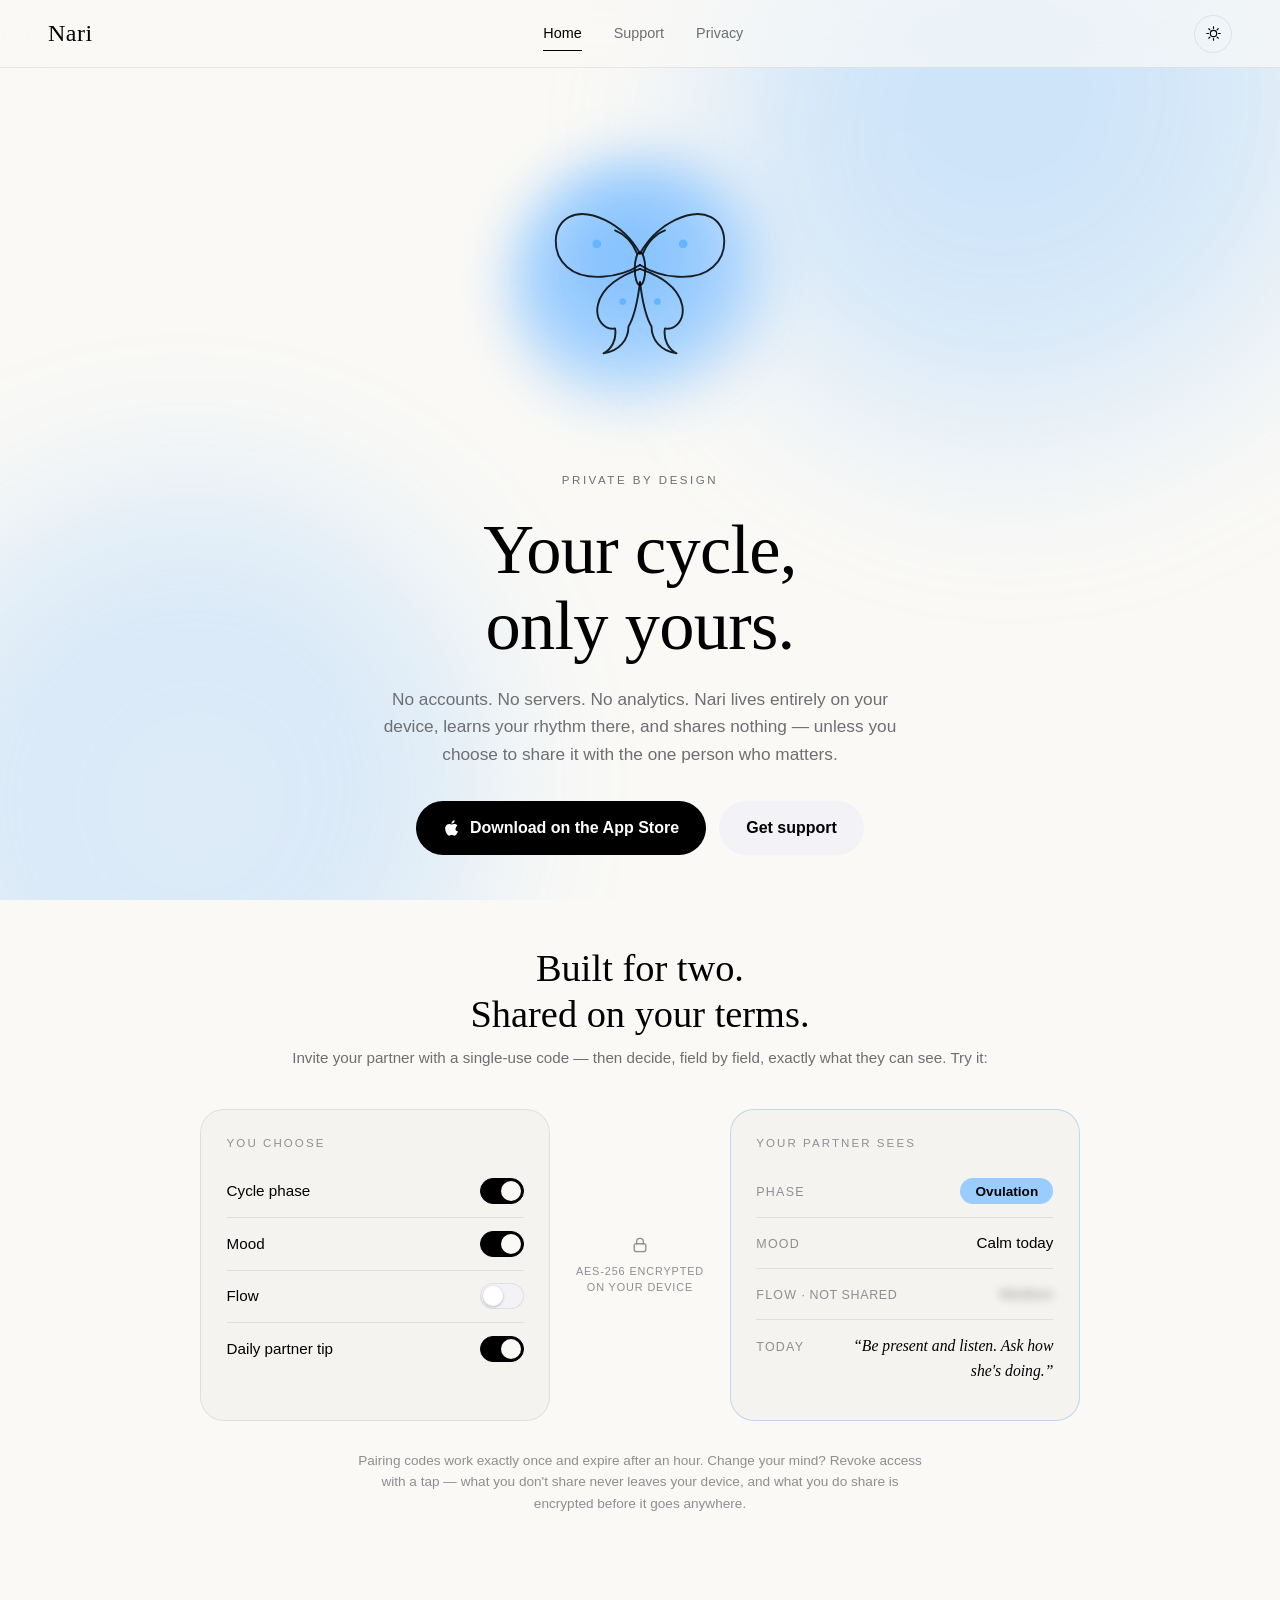
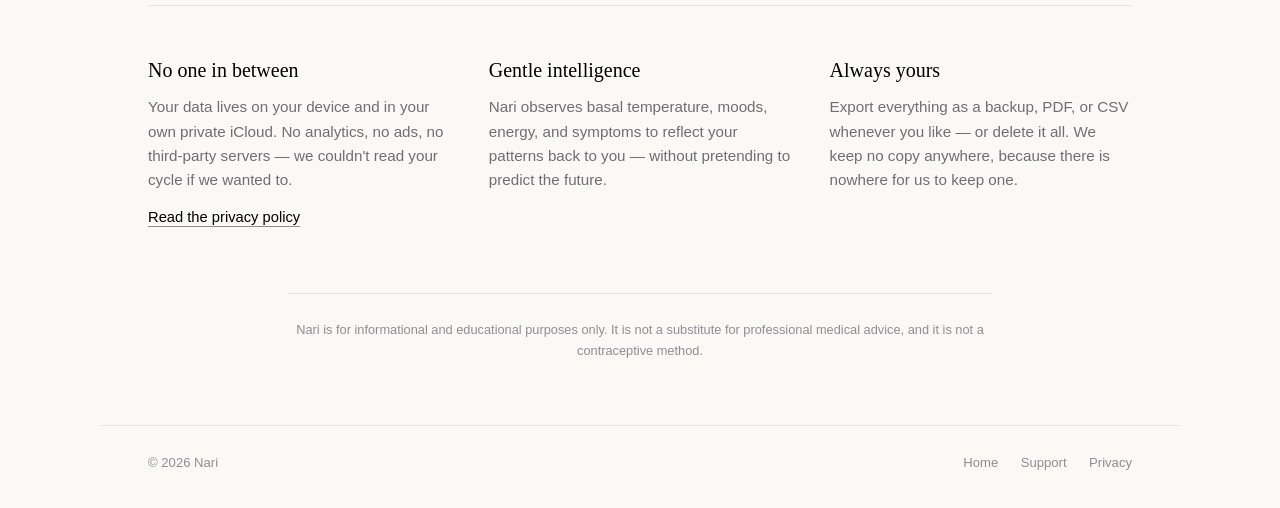
==== commit 4172ef27: "Restructure landing page into host-agnostic clean routes for privacy and support" ====
--- a/index.html
+++ b/index.html
@@ -15,7 +15,7 @@
   <meta name="theme-color" content="#FAF9F6" media="(prefers-color-scheme: light)">
   <meta name="theme-color" content="#000000" media="(prefers-color-scheme: dark)">
 
-  <!-- Favicon: luna-moth silhouette on phase-gradient orb (derived from the app's moth motif) -->
+  <!-- Favicon: luna-moth silhouette on phase-gradient orb -->
   <link rel="icon" href="data:image/svg+xml,%3Csvg xmlns='http://www.w3.org/2000/svg' viewBox='0 0 64 64'%3E%3Cdefs%3E%3CradialGradient id='g' cx='50%25' cy='40%25' r='70%25'%3E%3Cstop offset='0%25' stop-color='%23FFE680'/%3E%3Cstop offset='55%25' stop-color='%23FF99B3'/%3E%3Cstop offset='100%25' stop-color='%2399CCFF'/%3E%3C/radialGradient%3E%3C/defs%3E%3Ccircle cx='32' cy='32' r='30' fill='url(%23g)'/%3E%3Cpath fill='%23111' d='M32 18c-.8 0-1.5 2.2-1.5 5.5 0 0-4-5.5-9.5-5.5-4.5 0-7 3.5-7 7 0 5 4.5 8 8.5 8-2.5 1.5-4 3.5-4 6 0 3.5 3 5.5 5.5 5.5 3.5 0 6.5-3.5 8-7.5 1.5 4 4.5 7.5 8 7.5 2.5 0 5.5-2 5.5-5.5 0-2.5-1.5-4.5-4-6 4 0 8.5-3 8.5-8 0-3.5-2.5-7-7-7-5.5 0-9.5 5.5-9.5 5.5 0-3.3-.7-5.5-1.5-5.5z'/%3E%3C/svg%3E">
 
   <!-- Set theme before first paint to avoid a flash -->
@@ -36,11 +36,11 @@
   <a class="skip-link" href="#main">Skip to content</a>
 
   <header class="site-header">
-    <a class="logo" href="#/" aria-label="Nari — home">Nari</a>
+    <a class="logo" href="./index.html" aria-label="Nari — home">Nari</a>
     <nav aria-label="Primary">
-      <a href="#/" data-route="/">Home</a>
-      <a href="#/support" data-route="/support">Support</a>
-      <a href="#/privacy" data-route="/privacy">Privacy</a>
+      <a href="./index.html" aria-current="page">Home</a>
+      <a href="./support/index.html">Support</a>
+      <a href="./privacy/index.html">Privacy</a>
     </nav>
     <button class="theme-toggle" id="theme-toggle" aria-label="Toggle dark mode">
       <svg class="icon-sun" viewBox="0 0 24 24" aria-hidden="true"><circle cx="12" cy="12" r="4.5"/><g class="rays"><line x1="12" y1="2.5" x2="12" y2="5"/><line x1="12" y1="19" x2="12" y2="21.5"/><line x1="2.5" y1="12" x2="5" y2="12"/><line x1="19" y1="12" x2="21.5" y2="12"/><line x1="5.3" y1="5.3" x2="7" y2="7"/><line x1="17" y1="17" x2="18.7" y2="18.7"/><line x1="5.3" y1="18.7" x2="7" y2="17"/><line x1="17" y1="7" x2="18.7" y2="5.3"/></g></svg>
@@ -57,7 +57,7 @@
   <main id="main">
 
     <!-- ============ HOME ============ -->
-    <section class="route" id="route-home" data-path="/">
+    <section class="route" id="route-home">
       <div class="hero">
         <div class="hero-visual" aria-hidden="true">
           <div class="hero-orb"></div>
@@ -96,7 +96,7 @@
             <svg viewBox="0 0 24 24" aria-hidden="true" class="apple-mark"><path d="M17.05 12.54c-.03-2.63 2.15-3.9 2.25-3.96-1.23-1.79-3.14-2.04-3.81-2.06-1.62-.17-3.16.95-3.98.95-.82 0-2.09-.93-3.44-.9-1.77.03-3.4 1.03-4.31 2.61-1.84 3.19-.47 7.9 1.32 10.49.87 1.27 1.91 2.69 3.28 2.64 1.32-.05 1.81-.85 3.4-.85 1.59 0 2.04.85 3.43.82 1.42-.02 2.32-1.29 3.19-2.56.65-.94 1.15-1.98 1.48-3.05-3.49-1.35-3.35-4.13-3.81-4.13zM14.44 4.83c.72-.87 1.2-2.08 1.07-3.29-1.03.04-2.29.69-3.03 1.56-.67.77-1.25 2-1.09 3.18 1.15.09 2.33-.58 3.05-1.45z"/></svg>
             Download on the App&nbsp;Store
           </a>
-          <a class="btn btn-ghost" href="#/support">Get support</a>
+          <a class="btn btn-ghost" href="./support/index.html">Get support</a>
         </div>
       </div>
 
@@ -168,7 +168,7 @@
         <div class="feature">
           <h3>No one in between</h3>
           <p>Your data lives on your device and in your own private iCloud. No analytics, no ads, no third-party servers — we couldn't read your cycle if we wanted to.</p>
-          <a class="text-link" href="#/privacy">Read the privacy policy</a>
+          <a class="text-link" href="./privacy/index.html">Read the privacy policy</a>
         </div>
         <div class="feature">
           <h3>Gentle intelligence</h3>
@@ -182,177 +182,17 @@
 
       <p class="disclaimer">Nari is for informational and educational purposes only. It is not a substitute for professional medical advice, and it is not a contraceptive method.</p>
     </section>
-
-    <!-- ============ PRIVACY ============ -->
-    <section class="route" id="route-privacy" data-path="/privacy" hidden>
-      <article class="prose">
-        <p class="eyebrow">Privacy Policy</p>
-        <h1>Your privacy is our priority.</h1>
-        <p class="doc-meta">Effective July 19, 2026 · Applies to the Nari iOS app</p>
-
-        <h2>The short version</h2>
-        <p>Nari is built so that your health data stays yours. Everything you record is stored on your device and synced only to your own private iCloud. We run no servers of our own, embed no analytics, and never sell or share your data with anyone. If you choose to share with a partner, that data is encrypted with AES-256 before it leaves your device.</p>
-
-        <h2>What Nari stores</h2>
-        <p>Nari records only what you choose to log: cycle and period dates, flow, symptoms, moods, energy levels, basal body temperature (BBT), and ovulation indicators. Nari does not collect your location, contacts, photos, or browsing activity, and requests no such permissions.</p>
-
-        <h2>Where your data lives</h2>
-        <ul>
-          <li><strong>On your device.</strong> Your data is stored locally and protected by iOS data protection, which encrypts it at rest while your device is locked. You can additionally lock Nari behind Face&nbsp;ID or your passcode.</li>
-          <li><strong>In your private iCloud.</strong> Your cycle data syncs through Apple CloudKit to your personal, private iCloud database — accessible only with your Apple account. Apple encrypts this data in transit and at rest; we never see it.</li>
-        </ul>
-
-        <h2>On-device intelligence</h2>
-        <p>All insights, pattern detection, and daily messages are generated entirely on your device. Nothing you log is sent to any external AI service or third-party server — Nari makes no network connections other than Apple iCloud.</p>
-
-        <h2>Partner sharing, encrypted</h2>
-        <p>Partner mode is entirely optional and under your control:</p>
-        <ul>
-          <li>You decide exactly which fields your partner can see — anything you don't share never leaves your device.</li>
-          <li>Shared data is encrypted on your device with AES-256-GCM before upload. The encrypted payload is exchanged through Apple CloudKit; the contents are readable only by you and your paired partner.</li>
-          <li>Pairing uses a short-lived, single-use invite code that expires after one hour and is deleted the moment it is accepted.</li>
-          <li>You can revoke a partner's access at any time.</li>
-        </ul>
-
-        <h2>Apple Health</h2>
-        <p>If you enable it, Nari can write your menstrual flow data to Apple Health so it appears alongside your other health records. Nari only writes — it never reads data from Apple Health. This connection is optional and controlled in iOS Settings.</p>
-
-        <h2>Exports</h2>
-        <p>You can export your data as a backup, PDF, or CSV at any time. Exported files are created on your device and shared only where you send them. Like any file you export, they are not encrypted — treat them as you would any personal document.</p>
-
-        <h2>What we never do</h2>
-        <ul>
-          <li>No analytics or tracking SDKs.</li>
-          <li>No advertising.</li>
-          <li>No selling, renting, or sharing of your data — with anyone, ever.</li>
-          <li>No accounts, no profiles, no data on our own servers. We don't have servers.</li>
-        </ul>
-
-        <h2>Your controls</h2>
-        <p>You can delete any entry inside the app at any time. Deleting the app removes your local data; data synced to your iCloud can be managed through your iCloud settings. Because we hold no copy of your data, there is nothing for us to retain once you delete it.</p>
-
-        <h2>Medical disclaimer</h2>
-        <p>Nari is for informational and educational purposes only. It is not a substitute for professional medical advice, diagnosis, or treatment, and its pattern observations and fertility estimates are not a contraceptive method and do not prevent pregnancy.</p>
-
-        <h2>Changes &amp; contact</h2>
-        <p>If this policy changes, the updated version will be posted here with a new effective date. Questions? Reach us from the <a class="text-link" href="#/support">support page</a>.</p>
-      </article>
-    </section>
-
-    <!-- ============ SUPPORT ============ -->
-    <section class="route" id="route-support" data-path="/support" hidden>
-      <div class="prose support-head">
-        <p class="eyebrow">Support</p>
-        <h1>How can we help?</h1>
-      </div>
-
-      <div class="support-grid">
-        <!-- FAQ -->
-        <div class="faq" aria-label="Frequently asked questions">
-          <h2 class="section-title-left">Common questions</h2>
-
-          <div class="faq-item">
-            <button class="faq-q" aria-expanded="false">
-              How do I connect with my partner?
-              <span class="faq-chevron" aria-hidden="true"></span>
-            </button>
-            <div class="faq-a" hidden>
-              <p>In Nari, open <em>Settings → Partner</em> and generate an invite code. Share the six-character code with your partner; they choose “I have a partner code” and enter it on their device. Codes are single-use and expire after one hour — if it lapses, simply generate a new one.</p>
-            </div>
-          </div>
-
-          <div class="faq-item">
-            <button class="faq-q" aria-expanded="false">
-              Is my data secure?
-              <span class="faq-chevron" aria-hidden="true"></span>
-            </button>
-            <div class="faq-a" hidden>
-              <p>Yes. Your data is stored on your device and in your own private iCloud, protected by Apple's encryption, and you can lock the app with Face&nbsp;ID. Anything you share with a partner is encrypted with AES-256 before it leaves your device. Nari has no servers, no analytics, and no ads.</p>
-            </div>
-          </div>
-
-          <div class="faq-item">
-            <button class="faq-q" aria-expanded="false">
-              What does my partner actually see?
-              <span class="faq-chevron" aria-hidden="true"></span>
-            </button>
-            <div class="faq-a" hidden>
-              <p>Only what you allow. You choose field by field — cycle dates, phase, mood, flow — and anything you don't grant never leaves your device. You can change permissions or revoke access entirely at any time.</p>
-            </div>
-          </div>
-
-          <div class="faq-item">
-            <button class="faq-q" aria-expanded="false">
-              Does Nari predict my period?
-              <span class="faq-chevron" aria-hidden="true"></span>
-            </button>
-            <div class="faq-a" hidden>
-              <p>Nari shows patterns, not predictions. It reflects what your body has been doing — cycle history, basal temperature shifts, moods, energy — so you can understand your own rhythm. It is not medical advice and not a contraceptive method.</p>
-            </div>
-          </div>
-
-          <div class="faq-item">
-            <button class="faq-q" aria-expanded="false">
-              Does Nari work with Apple Health?
-              <span class="faq-chevron" aria-hidden="true"></span>
-            </button>
-            <div class="faq-a" hidden>
-              <p>If you enable it, Nari writes your menstrual flow to Apple Health so it lives alongside your other records. Nari never reads anything from Apple Health.</p>
-            </div>
-          </div>
-
-          <div class="faq-item">
-            <button class="faq-q" aria-expanded="false">
-              How do I delete my data?
-              <span class="faq-chevron" aria-hidden="true"></span>
-            </button>
-            <div class="faq-a" hidden>
-              <p>You can delete individual entries inside the app at any time. Deleting the app removes all local data, and your iCloud copy can be managed from your device's iCloud settings. Nari keeps no copy anywhere else.</p>
-            </div>
-          </div>
-        </div>
-
-        <!-- Contact form -->
-        <div class="contact">
-          <h2 class="section-title-left">Write to us</h2>
-          <form id="contact-form" novalidate>
-            <label>
-              <span>Name</span>
-              <input type="text" name="name" autocomplete="name" required>
-            </label>
-            <label>
-              <span>Email</span>
-              <input type="email" name="email" autocomplete="email" required>
-            </label>
-            <label>
-              <span>Message</span>
-              <textarea name="message" rows="5" required></textarea>
-            </label>
-            <button type="submit" class="btn btn-primary btn-block">
-              <span class="btn-label">Send message</span>
-            </button>
-            <p class="form-error" id="form-error" hidden>Please fill in all three fields — we'd love to hear the whole thought.</p>
-          </form>
-          <div class="form-success" id="form-success" hidden>
-            <div class="success-orb" aria-hidden="true"></div>
-            <h3>Thank you.</h3>
-            <p>Your message is on its way. We usually reply within two days.</p>
-            <button class="btn btn-ghost" id="form-reset">Send another</button>
-          </div>
-        </div>
-      </div>
-    </section>
   </main>
 
   <footer class="site-footer">
     <span>© 2026 Nari</span>
     <nav aria-label="Footer">
-      <a href="#/">Home</a>
-      <a href="#/support">Support</a>
-      <a href="#/privacy">Privacy</a>
+      <a href="./index.html">Home</a>
+      <a href="./support/index.html">Support</a>
+      <a href="./privacy/index.html">Privacy</a>
     </nav>
   </footer>
 
-  <script src="script.js"></script>
+  <script src="main.js"></script>
 </body>
 </html>
